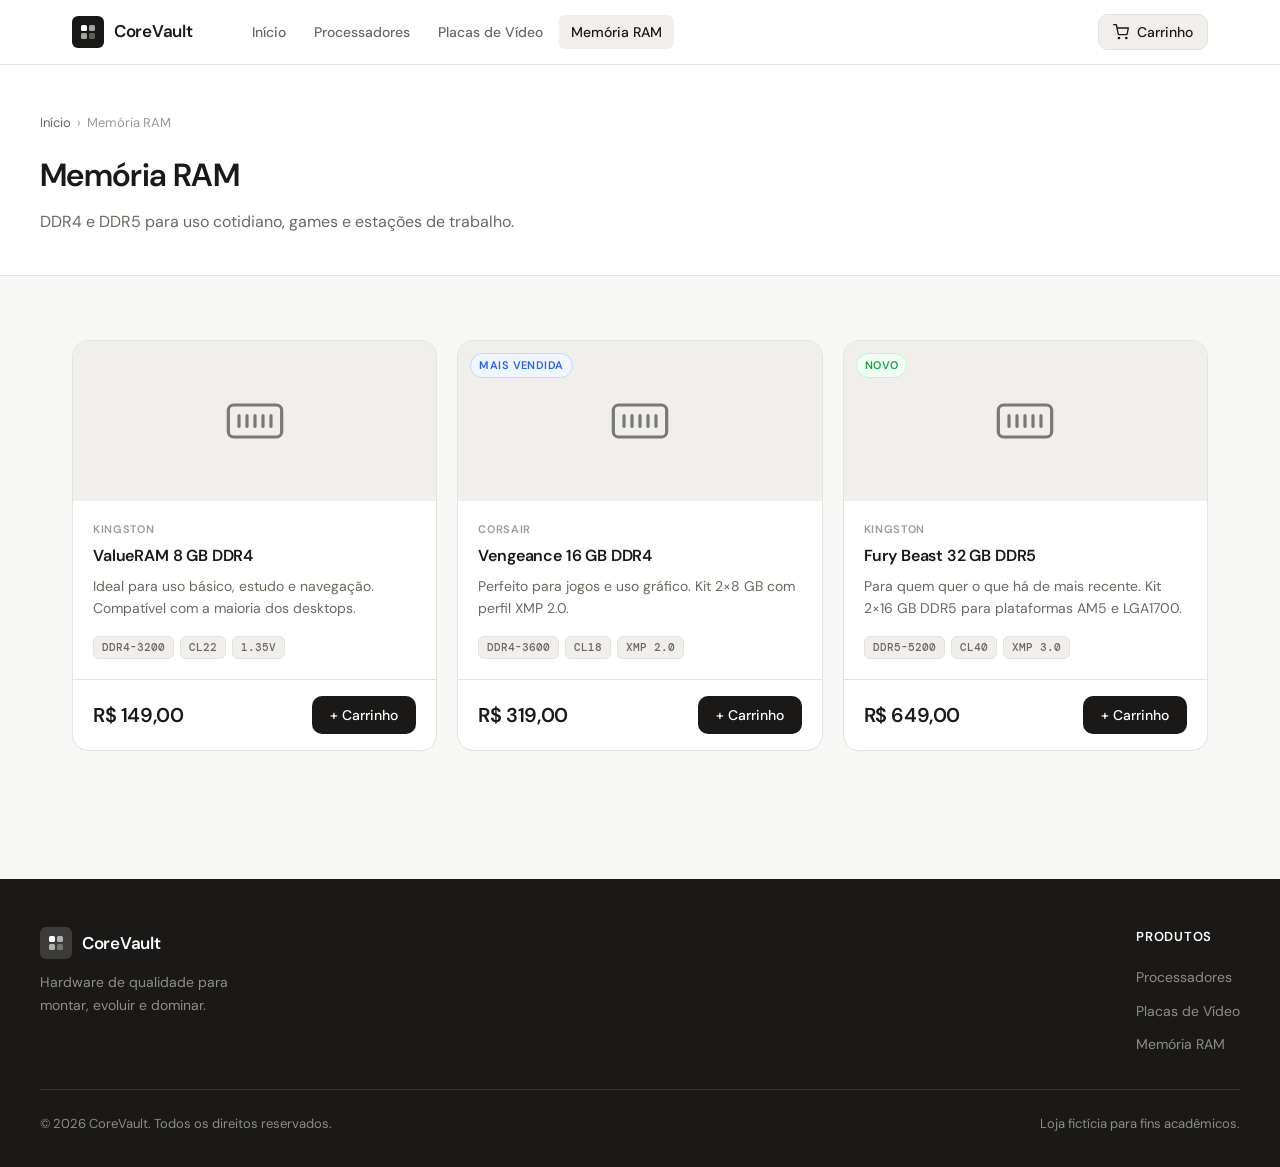
==== memoria-ram.html @ 0beb9def "first commit" ====
<!DOCTYPE html>
<html lang="pt-br">
<head>
  <meta charset="UTF-8">
  <meta name="viewport" content="width=device-width, initial-scale=1.0">
  <title>Memória RAM — CoreVault</title>
  <link rel="stylesheet" href="style.css">
</head>
<body>

  <header class="site-header">
    <div class="header-inner">
      <a href="index.html" class="logo">
        <div class="logo-icon">
          <svg viewBox="0 0 18 18" fill="none"><rect x="2" y="2" width="6" height="6" rx="1.5" fill="white"/><rect x="10" y="2" width="6" height="6" rx="1.5" fill="white" opacity="0.6"/><rect x="2" y="10" width="6" height="6" rx="1.5" fill="white" opacity="0.6"/><rect x="10" y="10" width="6" height="6" rx="1.5" fill="white" opacity="0.3"/></svg>
        </div>
        CoreVault
      </a>
      <nav class="site-nav">
        <a href="index.html">Início</a>
        <a href="processadores.html">Processadores</a>
        <a href="placa-video.html">Placas de Vídeo</a>
        <a href="memoria-ram.html" class="active">Memória RAM</a>
      </nav>
      <div class="header-actions">
        <button class="cart-btn" id="cart-btn">
          <svg width="16" height="16" viewBox="0 0 24 24" fill="none" stroke="currentColor" stroke-width="2" stroke-linecap="round" stroke-linejoin="round"><circle cx="9" cy="21" r="1"/><circle cx="20" cy="21" r="1"/><path d="M1 1h4l2.68 13.39a2 2 0 0 0 2 1.61h9.72a2 2 0 0 0 2-1.61L23 6H6"/></svg>
          Carrinho
          <span class="cart-count hidden">0</span>
        </button>
      </div>
    </div>
  </header>

  <div class="page-header">
    <div class="page-header-inner">
      <div class="breadcrumb">
        <a href="index.html">Início</a>
        <span>›</span>
        <span>Memória RAM</span>
      </div>
      <h1>Memória RAM</h1>
      <p>DDR4 e DDR5 para uso cotidiano, games e estações de trabalho.</p>
    </div>
  </div>

  <main class="section">
    <div class="products-grid">

      <div class="product-card">
        <div class="product-image">
          <svg viewBox="0 0 24 24" fill="none" stroke="currentColor" stroke-width="1.2" stroke-linecap="round" stroke-linejoin="round"><rect x="2" y="6" width="20" height="12" rx="2"/><line x1="6" y1="10" x2="6" y2="14"/><line x1="9" y1="10" x2="9" y2="14"/><line x1="12" y1="10" x2="12" y2="14"/><line x1="15" y1="10" x2="15" y2="14"/><line x1="18" y1="10" x2="18" y2="14"/></svg>
        </div>
        <div class="product-body">
          <div class="product-brand">Kingston</div>
          <div class="product-name">ValueRAM 8 GB DDR4</div>
          <div class="product-desc">Ideal para uso básico, estudo e navegação. Compatível com a maioria dos desktops.</div>
          <div class="product-specs">
            <span class="spec-tag">DDR4-3200</span>
            <span class="spec-tag">CL22</span>
            <span class="spec-tag">1.35V</span>
          </div>
        </div>
        <div class="product-footer">
          <div class="product-price">
            <span class="price-value">R$ 149,00</span>
          </div>
          <button class="btn-comprar" onclick="openModal({id:'kvr8ddr4',name:'Kingston ValueRAM 8GB DDR4',price:149,icon:ramSVG()})">+ Carrinho</button>
        </div>
      </div>

      <div class="product-card">
        <div class="product-image">
          <span class="product-badge badge-popular">Mais vendida</span>
          <svg viewBox="0 0 24 24" fill="none" stroke="currentColor" stroke-width="1.2" stroke-linecap="round" stroke-linejoin="round"><rect x="2" y="6" width="20" height="12" rx="2"/><line x1="6" y1="10" x2="6" y2="14"/><line x1="9" y1="10" x2="9" y2="14"/><line x1="12" y1="10" x2="12" y2="14"/><line x1="15" y1="10" x2="15" y2="14"/><line x1="18" y1="10" x2="18" y2="14"/></svg>
        </div>
        <div class="product-body">
          <div class="product-brand">Corsair</div>
          <div class="product-name">Vengeance 16 GB DDR4</div>
          <div class="product-desc">Perfeito para jogos e uso gráfico. Kit 2×8 GB com perfil XMP 2.0.</div>
          <div class="product-specs">
            <span class="spec-tag">DDR4-3600</span>
            <span class="spec-tag">CL18</span>
            <span class="spec-tag">XMP 2.0</span>
          </div>
        </div>
        <div class="product-footer">
          <div class="product-price">
            <span class="price-value">R$ 319,00</span>
          </div>
          <button class="btn-comprar" onclick="openModal({id:'corsair16ddr4',name:'Corsair Vengeance 16GB DDR4',price:319,icon:ramSVG()})">+ Carrinho</button>
        </div>
      </div>

      <div class="product-card">
        <div class="product-image">
          <span class="product-badge badge-new">Novo</span>
          <svg viewBox="0 0 24 24" fill="none" stroke="currentColor" stroke-width="1.2" stroke-linecap="round" stroke-linejoin="round"><rect x="2" y="6" width="20" height="12" rx="2"/><line x1="6" y1="10" x2="6" y2="14"/><line x1="9" y1="10" x2="9" y2="14"/><line x1="12" y1="10" x2="12" y2="14"/><line x1="15" y1="10" x2="15" y2="14"/><line x1="18" y1="10" x2="18" y2="14"/></svg>
        </div>
        <div class="product-body">
          <div class="product-brand">Kingston</div>
          <div class="product-name">Fury Beast 32 GB DDR5</div>
          <div class="product-desc">Para quem quer o que há de mais recente. Kit 2×16 GB DDR5 para plataformas AM5 e LGA1700.</div>
          <div class="product-specs">
            <span class="spec-tag">DDR5-5200</span>
            <span class="spec-tag">CL40</span>
            <span class="spec-tag">XMP 3.0</span>
          </div>
        </div>
        <div class="product-footer">
          <div class="product-price">
            <span class="price-value">R$ 649,00</span>
          </div>
          <button class="btn-comprar" onclick="openModal({id:'fury32ddr5',name:'Kingston Fury Beast 32GB DDR5',price:649,icon:ramSVG()})">+ Carrinho</button>
        </div>
      </div>

    </div>
  </main>

  <footer class="site-footer">
    <div class="footer-inner">
      <div class="footer-brand">
        <div class="logo">
          <div class="logo-icon"><svg viewBox="0 0 18 18" fill="none"><rect x="2" y="2" width="6" height="6" rx="1.5" fill="white"/><rect x="10" y="2" width="6" height="6" rx="1.5" fill="white" opacity="0.6"/><rect x="2" y="10" width="6" height="6" rx="1.5" fill="white" opacity="0.6"/><rect x="10" y="10" width="6" height="6" rx="1.5" fill="white" opacity="0.3"/></svg></div>
          CoreVault
        </div>
        <p>Hardware de qualidade para montar, evoluir e dominar.</p>
      </div>
      <div class="footer-links">
        <h4>Produtos</h4>
        <ul>
          <li><a href="processadores.html">Processadores</a></li>
          <li><a href="placa-video.html">Placas de Vídeo</a></li>
          <li><a href="memoria-ram.html">Memória RAM</a></li>
        </ul>
      </div>
    </div>
    <div class="footer-bottom">
      <span>&copy; 2026 CoreVault. Todos os direitos reservados.</span>
      <span>Loja fictícia para fins acadêmicos.</span>
    </div>
  </footer>

  <div class="modal-overlay" id="modal-overlay">
    <div class="modal">
      <div class="modal-header">
        <div>
          <div class="modal-title">Adicionar ao carrinho</div>
          <div class="modal-subtitle">Confirme a quantidade</div>
        </div>
        <button class="modal-close" id="modal-close-btn">✕</button>
      </div>
      <div class="modal-product">
        <div class="modal-product-icon" id="modal-icon"></div>
        <div>
          <div class="modal-product-name" id="modal-product-name">—</div>
          <div class="modal-product-price" id="modal-product-price">—</div>
        </div>
      </div>
      <div class="modal-qty">
        <label>Quantidade</label>
        <div class="qty-controls">
          <button class="qty-btn" id="qty-minus">−</button>
          <div class="qty-value" id="modal-qty-value">1</div>
          <button class="qty-btn" id="qty-plus">+</button>
        </div>
      </div>
      <div class="modal-actions">
        <button class="btn-secondary" onclick="closeModal()">Cancelar</button>
        <button class="btn-primary" id="modal-confirm-btn">Confirmar</button>
      </div>
    </div>
  </div>

  <div class="cart-overlay" id="cart-overlay"></div>
  <div class="cart-sidebar" id="cart-sidebar">
    <div class="cart-sidebar-header">
      <h2>Carrinho</h2>
      <button class="modal-close" id="cart-close-btn">✕</button>
    </div>
    <div class="cart-items" id="cart-items-list"><div class="cart-empty">Seu carrinho está vazio.</div></div>
    <div class="cart-footer">
      <div class="cart-total"><span>Total</span><span id="cart-total-value">R$ 0,00</span></div>
      <button class="btn-primary" style="justify-content:center;">Finalizar compra</button>
    </div>
  </div>

  <div class="toast" id="toast"><span class="toast-icon">✓</span><span class="toast-msg"></span></div>

  <script src="cart.js"></script>
  <script>
    function ramSVG() {
      return `<svg width="24" height="24" viewBox="0 0 24 24" fill="none" stroke="currentColor" stroke-width="1.5" stroke-linecap="round" stroke-linejoin="round"><rect x="2" y="6" width="20" height="12" rx="2"/><line x1="6" y1="10" x2="6" y2="14"/><line x1="9" y1="10" x2="9" y2="14"/><line x1="12" y1="10" x2="12" y2="14"/><line x1="15" y1="10" x2="15" y2="14"/><line x1="18" y1="10" x2="18" y2="14"/></svg>`;
    }
  </script>
</body>
</html>
---- style.css ----
@import url('https://fonts.googleapis.com/css2?family=DM+Sans:wght@300;400;500;600&family=DM+Mono:wght@400;500&display=swap');

*, *::before, *::after { box-sizing: border-box; margin: 0; padding: 0; }

:root {
  --bg: #f7f7f5;
  --surface: #ffffff;
  --surface2: #f0efeb;
  --border: #e4e2dc;
  --border-strong: #c8c5bc;
  --text: #1a1917;
  --text-2: #6b6860;
  --text-3: #9c9a94;
  --accent: #1a1917;
  --accent-fg: #ffffff;
  --blue: #2563eb;
  --blue-light: #eff6ff;
  --blue-border: #bfdbfe;
  --green: #16a34a;
  --green-light: #f0fdf4;
  --green-border: #bbf7d0;
  --red: #dc2626;
  --red-light: #fef2f2;
  --amber: #d97706;
  --amber-light: #fffbeb;
  --radius-sm: 6px;
  --radius-md: 10px;
  --radius-lg: 16px;
  --radius-xl: 24px;
  --shadow-sm: 0 1px 3px rgba(0,0,0,0.06), 0 1px 2px rgba(0,0,0,0.04);
  --shadow-md: 0 4px 12px rgba(0,0,0,0.08), 0 2px 4px rgba(0,0,0,0.04);
  --transition: 0.2s ease;
}

html { scroll-behavior: smooth; }

body {
  font-family: 'DM Sans', sans-serif;
  background: var(--bg);
  color: var(--text);
  font-size: 16px;
  line-height: 1.6;
  -webkit-font-smoothing: antialiased;
}

a { color: inherit; text-decoration: none; }

img { max-width: 100%; display: block; }

/* ── HEADER ─────────────────────────────────────────── */
.site-header {
  background: var(--surface);
  border-bottom: 1px solid var(--border);
  position: sticky;
  top: 0;
  z-index: 100;
}

.header-inner {
  max-width: 1200px;
  margin: 0 auto;
  padding: 0 2rem;
  height: 64px;
  display: flex;
  align-items: center;
  gap: 3rem;
}

.logo {
  display: flex;
  align-items: center;
  gap: 10px;
  font-weight: 600;
  font-size: 17px;
  letter-spacing: -0.3px;
  flex-shrink: 0;
}

.logo-icon {
  width: 32px;
  height: 32px;
  background: var(--accent);
  border-radius: var(--radius-sm);
  display: flex;
  align-items: center;
  justify-content: center;
}

.logo-icon svg { width: 18px; height: 18px; }

.site-nav { display: flex; align-items: center; gap: 0.25rem; flex: 1; }

.site-nav a {
  font-size: 14px;
  font-weight: 500;
  color: var(--text-2);
  padding: 6px 12px;
  border-radius: var(--radius-sm);
  transition: color var(--transition), background var(--transition);
}

.site-nav a:hover, .site-nav a.active {
  color: var(--text);
  background: var(--surface2);
}

.header-actions {
  display: flex;
  align-items: center;
  gap: 0.75rem;
  margin-left: auto;
}

.cart-btn {
  position: relative;
  background: var(--surface2);
  border: 1px solid var(--border);
  border-radius: var(--radius-md);
  padding: 8px 14px;
  cursor: pointer;
  display: flex;
  align-items: center;
  gap: 8px;
  font-family: inherit;
  font-size: 14px;
  font-weight: 500;
  color: var(--text);
  transition: background var(--transition), border-color var(--transition);
}

.cart-btn:hover { background: var(--border); border-color: var(--border-strong); }

.cart-count {
  background: var(--accent);
  color: var(--accent-fg);
  font-size: 11px;
  font-weight: 600;
  min-width: 18px;
  height: 18px;
  border-radius: 9px;
  display: flex;
  align-items: center;
  justify-content: center;
  padding: 0 4px;
}

.cart-count.hidden { display: none; }

/* ── HERO ────────────────────────────────────────────── */
.hero {
  background: var(--surface);
  border-bottom: 1px solid var(--border);
  padding: 6rem 2rem 5rem;
  text-align: center;
}

.hero-eyebrow {
  display: inline-flex;
  align-items: center;
  gap: 6px;
  font-size: 12px;
  font-weight: 600;
  letter-spacing: 0.08em;
  text-transform: uppercase;
  color: var(--text-2);
  border: 1px solid var(--border);
  border-radius: 100px;
  padding: 4px 12px;
  margin-bottom: 1.5rem;
}

.hero h1 {
  font-size: clamp(2.2rem, 5vw, 3.5rem);
  font-weight: 600;
  letter-spacing: -0.03em;
  line-height: 1.15;
  max-width: 700px;
  margin: 0 auto 1.25rem;
  color: var(--text);
}

.hero h1 em {
  font-style: normal;
  color: var(--text-3);
}

.hero p {
  font-size: 1.1rem;
  color: var(--text-2);
  max-width: 480px;
  margin: 0 auto 2.5rem;
}

.hero-actions { display: flex; align-items: center; justify-content: center; gap: 1rem; flex-wrap: wrap; }

.btn-primary {
  background: var(--accent);
  color: var(--accent-fg);
  border: none;
  padding: 12px 24px;
  border-radius: var(--radius-md);
  font-family: inherit;
  font-size: 15px;
  font-weight: 500;
  cursor: pointer;
  transition: opacity var(--transition), transform var(--transition);
  display: inline-flex;
  align-items: center;
  gap: 8px;
}

.btn-primary:hover { opacity: 0.88; transform: translateY(-1px); }

.btn-secondary {
  background: transparent;
  color: var(--text);
  border: 1px solid var(--border-strong);
  padding: 12px 24px;
  border-radius: var(--radius-md);
  font-family: inherit;
  font-size: 15px;
  font-weight: 500;
  cursor: pointer;
  transition: background var(--transition), border-color var(--transition), transform var(--transition);
  display: inline-flex;
  align-items: center;
  gap: 8px;
  text-decoration: none;
}

.btn-secondary:hover { background: var(--surface2); border-color: var(--border-strong); transform: translateY(-1px); }

/* ── SECTION LAYOUT ──────────────────────────────────── */
.section {
  max-width: 1200px;
  margin: 0 auto;
  padding: 4rem 2rem;
}

.section-header {
  display: flex;
  align-items: flex-end;
  justify-content: space-between;
  margin-bottom: 2rem;
  gap: 1rem;
}

.section-title {
  font-size: 1.6rem;
  font-weight: 600;
  letter-spacing: -0.02em;
}

.section-subtitle {
  font-size: 0.95rem;
  color: var(--text-2);
  margin-top: 4px;
}

.section-link {
  font-size: 14px;
  font-weight: 500;
  color: var(--text-2);
  border-bottom: 1px solid var(--border-strong);
  white-space: nowrap;
  transition: color var(--transition), border-color var(--transition);
}

.section-link:hover { color: var(--text); border-color: var(--text); }

/* ── CATEGORY CARDS ──────────────────────────────────── */
.categories-grid {
  display: grid;
  grid-template-columns: repeat(3, 1fr);
  gap: 1.25rem;
}

.category-card {
  background: var(--surface);
  border: 1px solid var(--border);
  border-radius: var(--radius-lg);
  padding: 2rem;
  display: flex;
  flex-direction: column;
  gap: 1rem;
  text-decoration: none;
  transition: border-color var(--transition), box-shadow var(--transition), transform var(--transition);
}

.category-card:hover {
  border-color: var(--border-strong);
  box-shadow: var(--shadow-md);
  transform: translateY(-2px);
}

.category-icon {
  width: 48px;
  height: 48px;
  background: var(--surface2);
  border: 1px solid var(--border);
  border-radius: var(--radius-md);
  display: flex;
  align-items: center;
  justify-content: center;
}

.category-icon svg { width: 24px; height: 24px; color: var(--text); }

.category-card h3 {
  font-size: 1.1rem;
  font-weight: 600;
  letter-spacing: -0.01em;
}

.category-card p {
  font-size: 0.9rem;
  color: var(--text-2);
  flex: 1;
}

.category-arrow {
  font-size: 13px;
  font-weight: 500;
  color: var(--text-3);
  display: flex;
  align-items: center;
  gap: 4px;
  transition: color var(--transition), gap var(--transition);
}

.category-card:hover .category-arrow { color: var(--text); gap: 8px; }

/* ── SEPARADOR ───────────────────────────────────────── */
.divider {
  border: none;
  border-top: 1px solid var(--border);
  margin: 0;
}

/* ── PRODUTO CARDS (páginas de categoria) ────────────── */
.page-header {
  background: var(--surface);
  border-bottom: 1px solid var(--border);
  padding: 3rem 2rem 2.5rem;
}

.page-header-inner {
  max-width: 1200px;
  margin: 0 auto;
}

.breadcrumb {
  display: flex;
  align-items: center;
  gap: 6px;
  font-size: 13px;
  color: var(--text-3);
  margin-bottom: 1rem;
}

.breadcrumb a { color: var(--text-2); transition: color var(--transition); }
.breadcrumb a:hover { color: var(--text); }
.breadcrumb span { color: var(--text-3); }

.page-header h1 {
  font-size: 2rem;
  font-weight: 600;
  letter-spacing: -0.02em;
  margin-bottom: 0.5rem;
}

.page-header p { font-size: 1rem; color: var(--text-2); }

.products-grid {
  display: grid;
  grid-template-columns: repeat(3, 1fr);
  gap: 1.25rem;
}

.product-card {
  background: var(--surface);
  border: 1px solid var(--border);
  border-radius: var(--radius-lg);
  overflow: hidden;
  display: flex;
  flex-direction: column;
  transition: border-color var(--transition), box-shadow var(--transition), transform var(--transition);
}

.product-card:hover {
  border-color: var(--border-strong);
  box-shadow: var(--shadow-md);
  transform: translateY(-2px);
}

.product-image {
  background: var(--surface2);
  padding: 2rem;
  display: flex;
  align-items: center;
  justify-content: center;
  min-height: 160px;
  position: relative;
}

.product-image svg { width: 64px; height: 64px; opacity: 0.55; }

.product-badge {
  position: absolute;
  top: 12px;
  left: 12px;
  font-size: 11px;
  font-weight: 600;
  letter-spacing: 0.04em;
  text-transform: uppercase;
  padding: 3px 8px;
  border-radius: 100px;
}

.badge-popular { background: var(--blue-light); color: var(--blue); border: 1px solid var(--blue-border); }
.badge-sale { background: var(--red-light); color: var(--red); border: 1px solid #fecaca; }
.badge-new { background: var(--green-light); color: var(--green); border: 1px solid var(--green-border); }

.product-body { padding: 1.25rem; flex: 1; display: flex; flex-direction: column; gap: 0.5rem; }

.product-brand {
  font-size: 11px;
  font-weight: 600;
  letter-spacing: 0.06em;
  text-transform: uppercase;
  color: var(--text-3);
}

.product-name {
  font-size: 1rem;
  font-weight: 600;
  letter-spacing: -0.01em;
  line-height: 1.3;
}

.product-desc { font-size: 0.875rem; color: var(--text-2); flex: 1; }

.product-specs {
  display: flex;
  flex-wrap: wrap;
  gap: 6px;
  margin-top: 0.5rem;
}

.spec-tag {
  font-size: 11px;
  font-weight: 500;
  font-family: 'DM Mono', monospace;
  color: var(--text-2);
  background: var(--surface2);
  border: 1px solid var(--border);
  border-radius: var(--radius-sm);
  padding: 2px 8px;
}

.product-footer {
  padding: 1rem 1.25rem;
  border-top: 1px solid var(--border);
  display: flex;
  align-items: center;
  justify-content: space-between;
  gap: 1rem;
}

.product-price {
  display: flex;
  flex-direction: column;
}

.price-value {
  font-size: 1.25rem;
  font-weight: 600;
  letter-spacing: -0.02em;
}

.price-old {
  font-size: 0.8rem;
  color: var(--text-3);
  text-decoration: line-through;
  font-family: 'DM Mono', monospace;
}

.btn-comprar {
  background: var(--accent);
  color: var(--accent-fg);
  border: none;
  padding: 10px 18px;
  border-radius: var(--radius-md);
  font-family: inherit;
  font-size: 14px;
  font-weight: 500;
  cursor: pointer;
  white-space: nowrap;
  transition: opacity var(--transition), transform var(--transition);
  display: flex;
  align-items: center;
  gap: 6px;
}

.btn-comprar:hover { opacity: 0.85; transform: scale(1.02); }
.btn-comprar:active { transform: scale(0.98); }

/* ── WHY BUY / FEATURES ──────────────────────────────── */
.features-section {
  background: var(--surface);
  border-top: 1px solid var(--border);
  border-bottom: 1px solid var(--border);
}

.features-grid {
  display: grid;
  grid-template-columns: repeat(3, 1fr);
  gap: 0;
}

.feature-item {
  padding: 2.5rem 2rem;
  display: flex;
  flex-direction: column;
  gap: 0.75rem;
  border-right: 1px solid var(--border);
}

.feature-item:last-child { border-right: none; }

.feature-icon {
  width: 40px;
  height: 40px;
  display: flex;
  align-items: center;
  justify-content: center;
}

.feature-icon svg { width: 22px; height: 22px; color: var(--text); }

.feature-item h3 { font-size: 1rem; font-weight: 600; }
.feature-item p { font-size: 0.875rem; color: var(--text-2); line-height: 1.6; }

/* ── PROMOÇÕES / DESTAQUES ───────────────────────────── */
.promo-grid {
  display: grid;
  grid-template-columns: repeat(3, 1fr);
  gap: 1.25rem;
}

/* ── MODAL ───────────────────────────────────────────── */
.modal-overlay {
  position: fixed;
  inset: 0;
  background: rgba(0,0,0,0.35);
  display: flex;
  align-items: center;
  justify-content: center;
  z-index: 500;
  opacity: 0;
  visibility: hidden;
  transition: opacity 0.2s ease, visibility 0.2s ease;
  padding: 1rem;
}

.modal-overlay.open { opacity: 1; visibility: visible; }

.modal {
  background: var(--surface);
  border: 1px solid var(--border);
  border-radius: var(--radius-xl);
  padding: 2rem;
  max-width: 420px;
  width: 100%;
  box-shadow: var(--shadow-md);
  transform: translateY(12px);
  transition: transform 0.2s ease;
}

.modal-overlay.open .modal { transform: translateY(0); }

.modal-header {
  display: flex;
  align-items: flex-start;
  justify-content: space-between;
  margin-bottom: 1.25rem;
  gap: 1rem;
}

.modal-title { font-size: 1.1rem; font-weight: 600; }
.modal-subtitle { font-size: 0.875rem; color: var(--text-2); margin-top: 2px; }

.modal-close {
  background: var(--surface2);
  border: 1px solid var(--border);
  border-radius: var(--radius-sm);
  width: 30px;
  height: 30px;
  cursor: pointer;
  display: flex;
  align-items: center;
  justify-content: center;
  font-size: 18px;
  color: var(--text-2);
  transition: background var(--transition);
  flex-shrink: 0;
}

.modal-close:hover { background: var(--border); }

.modal-product {
  background: var(--surface2);
  border: 1px solid var(--border);
  border-radius: var(--radius-md);
  padding: 1rem;
  display: flex;
  align-items: center;
  gap: 1rem;
  margin-bottom: 1.25rem;
}

.modal-product-icon {
  width: 48px;
  height: 48px;
  background: var(--surface);
  border: 1px solid var(--border);
  border-radius: var(--radius-md);
  display: flex;
  align-items: center;
  justify-content: center;
  flex-shrink: 0;
}

.modal-product-icon svg { width: 24px; height: 24px; opacity: 0.6; }
.modal-product-name { font-size: 0.95rem; font-weight: 600; }
.modal-product-price { font-size: 1.1rem; font-weight: 600; margin-top: 2px; }

.modal-qty {
  display: flex;
  align-items: center;
  gap: 0.75rem;
  margin-bottom: 1.5rem;
}

.modal-qty label { font-size: 14px; font-weight: 500; flex: 1; }

.qty-controls {
  display: flex;
  align-items: center;
  gap: 0;
  border: 1px solid var(--border);
  border-radius: var(--radius-md);
  overflow: hidden;
}

.qty-btn {
  background: var(--surface2);
  border: none;
  width: 36px;
  height: 36px;
  cursor: pointer;
  font-size: 18px;
  font-family: inherit;
  color: var(--text);
  transition: background var(--transition);
  display: flex;
  align-items: center;
  justify-content: center;
}

.qty-btn:hover { background: var(--border); }

.qty-value {
  width: 40px;
  text-align: center;
  font-size: 15px;
  font-weight: 500;
  border-left: 1px solid var(--border);
  border-right: 1px solid var(--border);
  height: 36px;
  display: flex;
  align-items: center;
  justify-content: center;
}

.modal-actions { display: flex; gap: 0.75rem; }
.modal-actions .btn-primary { flex: 1; justify-content: center; }
.modal-actions .btn-secondary { justify-content: center; }

/* ── TOAST ───────────────────────────────────────────── */
.toast {
  position: fixed;
  bottom: 2rem;
  right: 2rem;
  background: var(--text);
  color: var(--accent-fg);
  padding: 12px 20px;
  border-radius: var(--radius-md);
  font-size: 14px;
  font-weight: 500;
  z-index: 600;
  transform: translateY(20px);
  opacity: 0;
  transition: transform 0.3s ease, opacity 0.3s ease;
  display: flex;
  align-items: center;
  gap: 8px;
  max-width: 320px;
}

.toast.show { transform: translateY(0); opacity: 1; }
.toast-icon { font-size: 16px; }

/* ── CARRINHO SIDEBAR ────────────────────────────────── */
.cart-overlay {
  position: fixed;
  inset: 0;
  background: rgba(0,0,0,0.3);
  z-index: 400;
  opacity: 0;
  visibility: hidden;
  transition: opacity 0.2s ease, visibility 0.2s ease;
}

.cart-overlay.open { opacity: 1; visibility: visible; }

.cart-sidebar {
  position: fixed;
  top: 0;
  right: 0;
  width: 400px;
  max-width: 100vw;
  height: 100%;
  background: var(--surface);
  border-left: 1px solid var(--border);
  display: flex;
  flex-direction: column;
  transform: translateX(100%);
  transition: transform 0.3s ease;
  z-index: 401;
}

.cart-sidebar.open { transform: translateX(0); }

.cart-sidebar-header {
  padding: 1.5rem;
  border-bottom: 1px solid var(--border);
  display: flex;
  align-items: center;
  justify-content: space-between;
}

.cart-sidebar-header h2 { font-size: 1.1rem; font-weight: 600; }

.cart-items { flex: 1; overflow-y: auto; padding: 1rem; display: flex; flex-direction: column; gap: 0.75rem; }

.cart-item {
  background: var(--surface2);
  border: 1px solid var(--border);
  border-radius: var(--radius-md);
  padding: 1rem;
  display: flex;
  align-items: center;
  gap: 1rem;
}

.cart-item-icon {
  width: 40px;
  height: 40px;
  background: var(--surface);
  border: 1px solid var(--border);
  border-radius: var(--radius-sm);
  display: flex;
  align-items: center;
  justify-content: center;
  flex-shrink: 0;
}

.cart-item-icon svg { width: 20px; height: 20px; opacity: 0.6; }
.cart-item-name { font-size: 0.875rem; font-weight: 500; flex: 1; }
.cart-item-price { font-size: 0.875rem; font-weight: 600; }
.cart-item-qty { font-size: 0.8rem; color: var(--text-3); }

.cart-remove-btn {
  background: none;
  border: none;
  cursor: pointer;
  color: var(--text-3);
  font-size: 16px;
  padding: 4px;
  transition: color var(--transition);
}

.cart-remove-btn:hover { color: var(--red); }

.cart-empty {
  text-align: center;
  padding: 3rem 1rem;
  color: var(--text-2);
  font-size: 0.95rem;
}

.cart-footer {
  padding: 1.5rem;
  border-top: 1px solid var(--border);
  display: flex;
  flex-direction: column;
  gap: 1rem;
}

.cart-total {
  display: flex;
  justify-content: space-between;
  align-items: center;
  font-size: 1rem;
  font-weight: 600;
}

.cart-total span:last-child { font-size: 1.25rem; }

/* ── FOOTER ──────────────────────────────────────────── */
.site-footer {
  background: var(--text);
  color: rgba(255,255,255,0.5);
  padding: 3rem 2rem 2rem;
  margin-top: 4rem;
}

.footer-inner {
  max-width: 1200px;
  margin: 0 auto;
  display: flex;
  justify-content: space-between;
  align-items: flex-start;
  gap: 2rem;
  flex-wrap: wrap;
}

.footer-brand .logo { color: white; margin-bottom: 0.75rem; }
.footer-brand .logo-icon { background: rgba(255,255,255,0.15); }

.footer-brand p { font-size: 0.875rem; max-width: 220px; }

.footer-links h4 { color: white; font-size: 13px; font-weight: 600; letter-spacing: 0.06em; text-transform: uppercase; margin-bottom: 1rem; }

.footer-links ul { list-style: none; display: flex; flex-direction: column; gap: 0.5rem; }

.footer-links a { font-size: 14px; color: rgba(255,255,255,0.5); transition: color var(--transition); }
.footer-links a:hover { color: white; }

.footer-bottom {
  max-width: 1200px;
  margin: 2rem auto 0;
  padding-top: 1.5rem;
  border-top: 1px solid rgba(255,255,255,0.1);
  font-size: 13px;
  display: flex;
  justify-content: space-between;
  flex-wrap: wrap;
  gap: 0.5rem;
}

/* ── RESPONSIVO ──────────────────────────────────────── */
@media (max-width: 900px) {
  .categories-grid,
  .products-grid,
  .promo-grid { grid-template-columns: repeat(2, 1fr); }
  .features-grid { grid-template-columns: 1fr; }
  .feature-item { border-right: none; border-bottom: 1px solid var(--border); }
  .feature-item:last-child { border-bottom: none; }
}

@media (max-width: 640px) {
  .header-inner { padding: 0 1rem; gap: 1rem; }
  .site-nav { display: none; }
  .hero { padding: 3.5rem 1rem 3rem; }
  .section { padding: 2.5rem 1rem; }
  .categories-grid,
  .products-grid,
  .promo-grid { grid-template-columns: 1fr; }
  .section-header { flex-direction: column; align-items: flex-start; }
  .cart-sidebar { width: 100vw; }
}
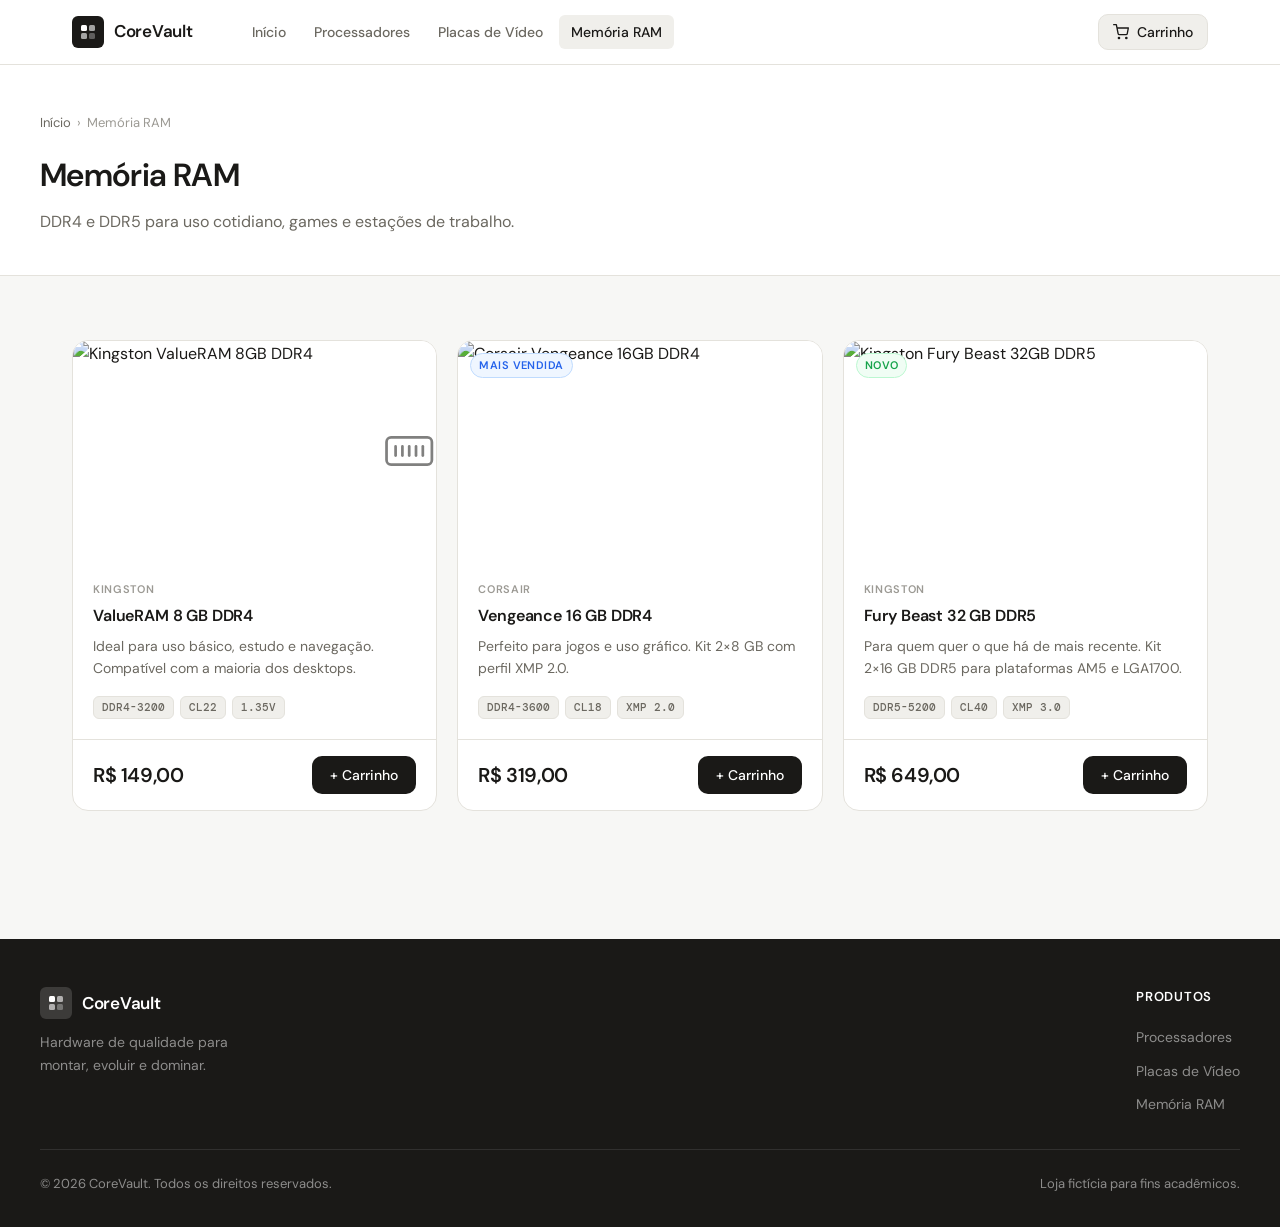
==== commit 0abf041d: "feat: adicionar imagens CCO" ====
--- a/memoria-ram.html
+++ b/memoria-ram.html
@@ -49,6 +49,10 @@
 
       <div class="product-card">
         <div class="product-image">
+          <img
+    src="https://images.unsplash.com/photo-1562976540-1502c2145186?w=800&q=80"
+    alt="Kingston ValueRAM 8GB DDR4"
+    loading="lazy">
           <svg viewBox="0 0 24 24" fill="none" stroke="currentColor" stroke-width="1.2" stroke-linecap="round" stroke-linejoin="round"><rect x="2" y="6" width="20" height="12" rx="2"/><line x1="6" y1="10" x2="6" y2="14"/><line x1="9" y1="10" x2="9" y2="14"/><line x1="12" y1="10" x2="12" y2="14"/><line x1="15" y1="10" x2="15" y2="14"/><line x1="18" y1="10" x2="18" y2="14"/></svg>
         </div>
         <div class="product-body">
@@ -72,7 +76,10 @@
       <div class="product-card">
         <div class="product-image">
           <span class="product-badge badge-popular">Mais vendida</span>
-          <svg viewBox="0 0 24 24" fill="none" stroke="currentColor" stroke-width="1.2" stroke-linecap="round" stroke-linejoin="round"><rect x="2" y="6" width="20" height="12" rx="2"/><line x1="6" y1="10" x2="6" y2="14"/><line x1="9" y1="10" x2="9" y2="14"/><line x1="12" y1="10" x2="12" y2="14"/><line x1="15" y1="10" x2="15" y2="14"/><line x1="18" y1="10" x2="18" y2="14"/></svg>
+          <img
+    src="https://images.unsplash.com/photo-1541029071515-84cc54f84dc5?w=800&q=80"
+    alt="Corsair Vengeance 16GB DDR4"
+    loading="lazy">
         </div>
         <div class="product-body">
           <div class="product-brand">Corsair</div>
@@ -95,7 +102,10 @@
       <div class="product-card">
         <div class="product-image">
           <span class="product-badge badge-new">Novo</span>
-          <svg viewBox="0 0 24 24" fill="none" stroke="currentColor" stroke-width="1.2" stroke-linecap="round" stroke-linejoin="round"><rect x="2" y="6" width="20" height="12" rx="2"/><line x1="6" y1="10" x2="6" y2="14"/><line x1="9" y1="10" x2="9" y2="14"/><line x1="12" y1="10" x2="12" y2="14"/><line x1="15" y1="10" x2="15" y2="14"/><line x1="18" y1="10" x2="18" y2="14"/></svg>
+          <img
+    src="https://images.unsplash.com/photo-1518770660439-4636190af475?w=800&q=80"
+    alt="Kingston Fury Beast 32GB DDR5"
+    loading="lazy">
         </div>
         <div class="product-body">
           <div class="product-brand">Kingston</div>
--- a/style.css
+++ b/style.css
@@ -881,3 +881,57 @@
   .section-header { flex-direction: column; align-items: flex-start; }
   .cart-sidebar { width: 100vw; }
 }
+
+.product-image {
+  position: relative;
+  overflow: hidden;
+  background: #fff;
+  min-height: 220px;
+  padding: 0;
+}
+
+.product-image img {
+  width: 100%;
+  height: 220px;
+  object-fit: cover;
+  display: block;
+  transition: transform .3s ease;
+}
+
+.product-card:hover .product-image img {
+  transform: scale(1.05);
+}
+
+.product-image {
+  position: relative;
+  width: 100%;
+  height: 220px;
+  overflow: hidden;
+  border-radius: 12px 12px 0 0;
+}
+
+.product-img {
+  width: 100%;
+  height: 100%;
+  object-fit: cover;
+  display: block;
+}
+
+.product-badge {
+  position: absolute;
+  top: 12px;
+  left: 12px;
+  z-index: 2;
+}
+
+@media (max-width: 768px) {
+  .product-image {
+      height: 180px;
+  }
+}
+
+@media (max-width: 480px) {
+  .product-image {
+      height: 150px;
+  }
+}
